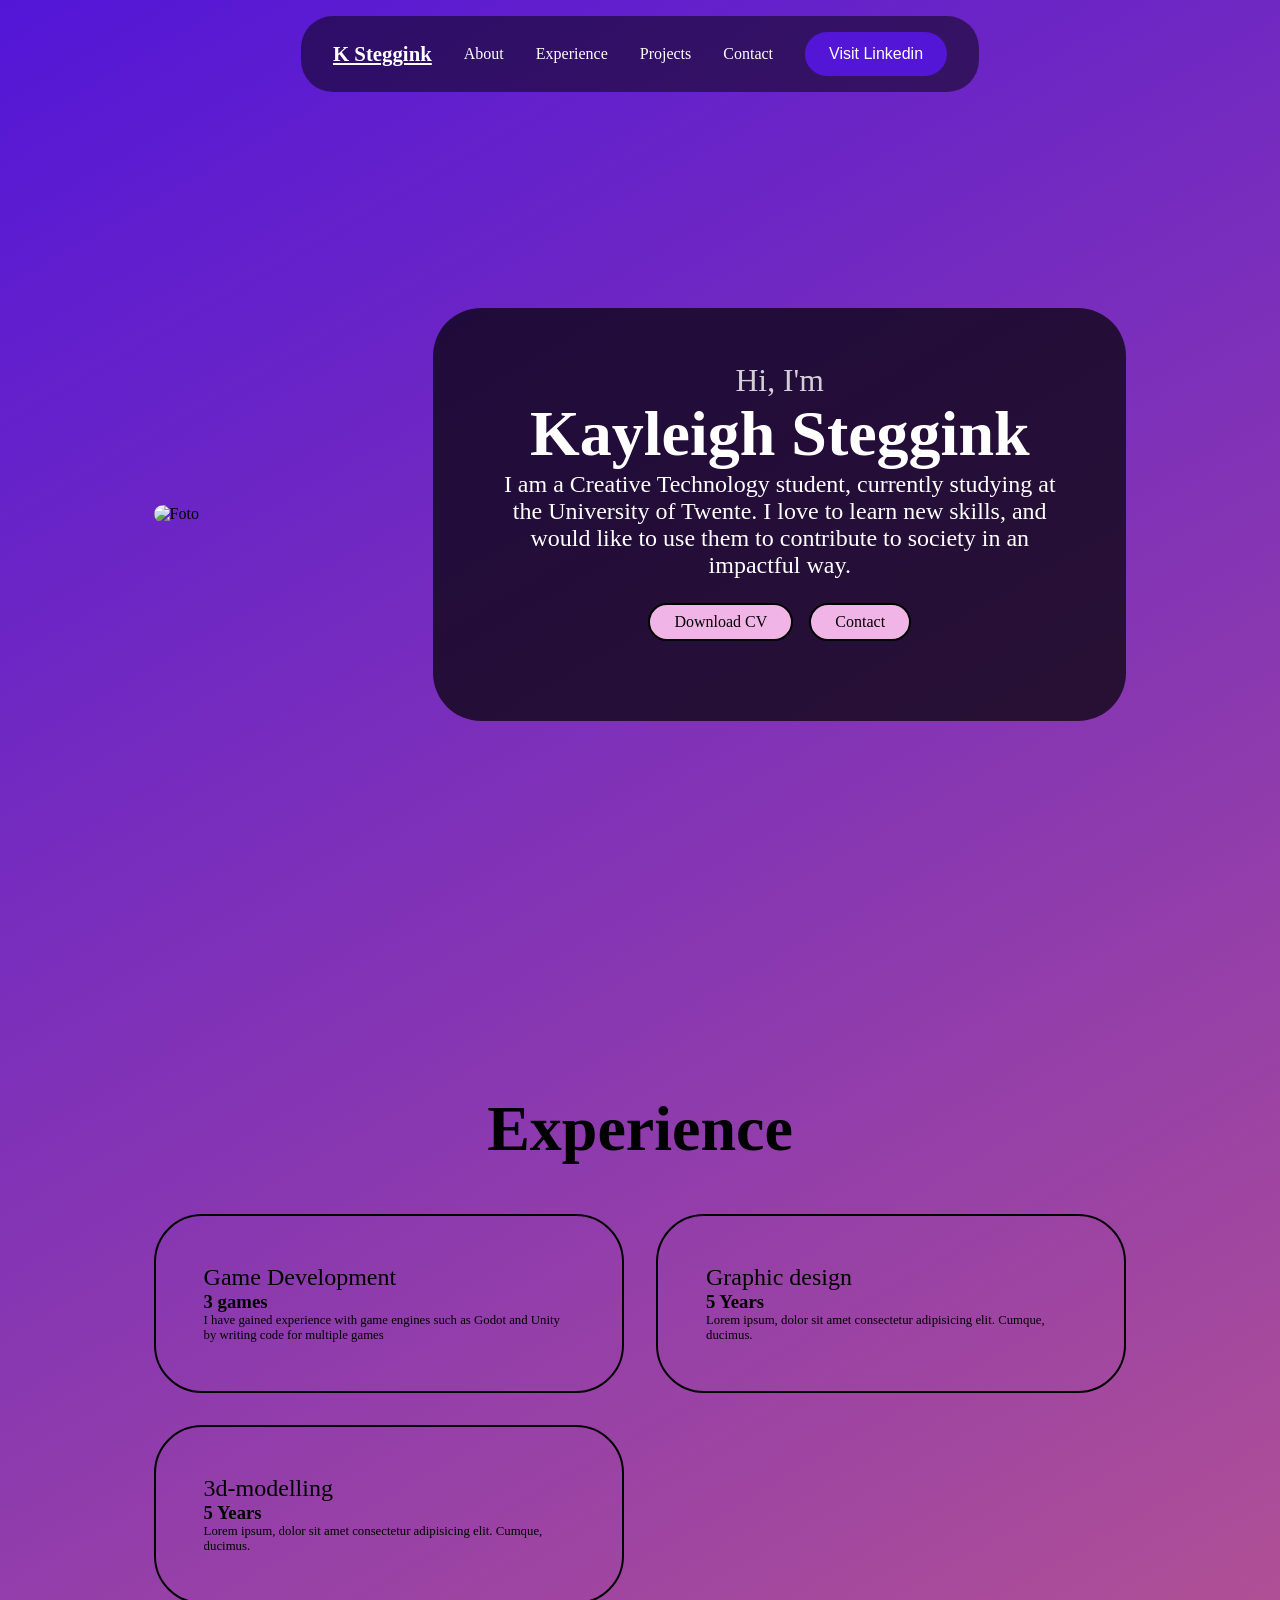
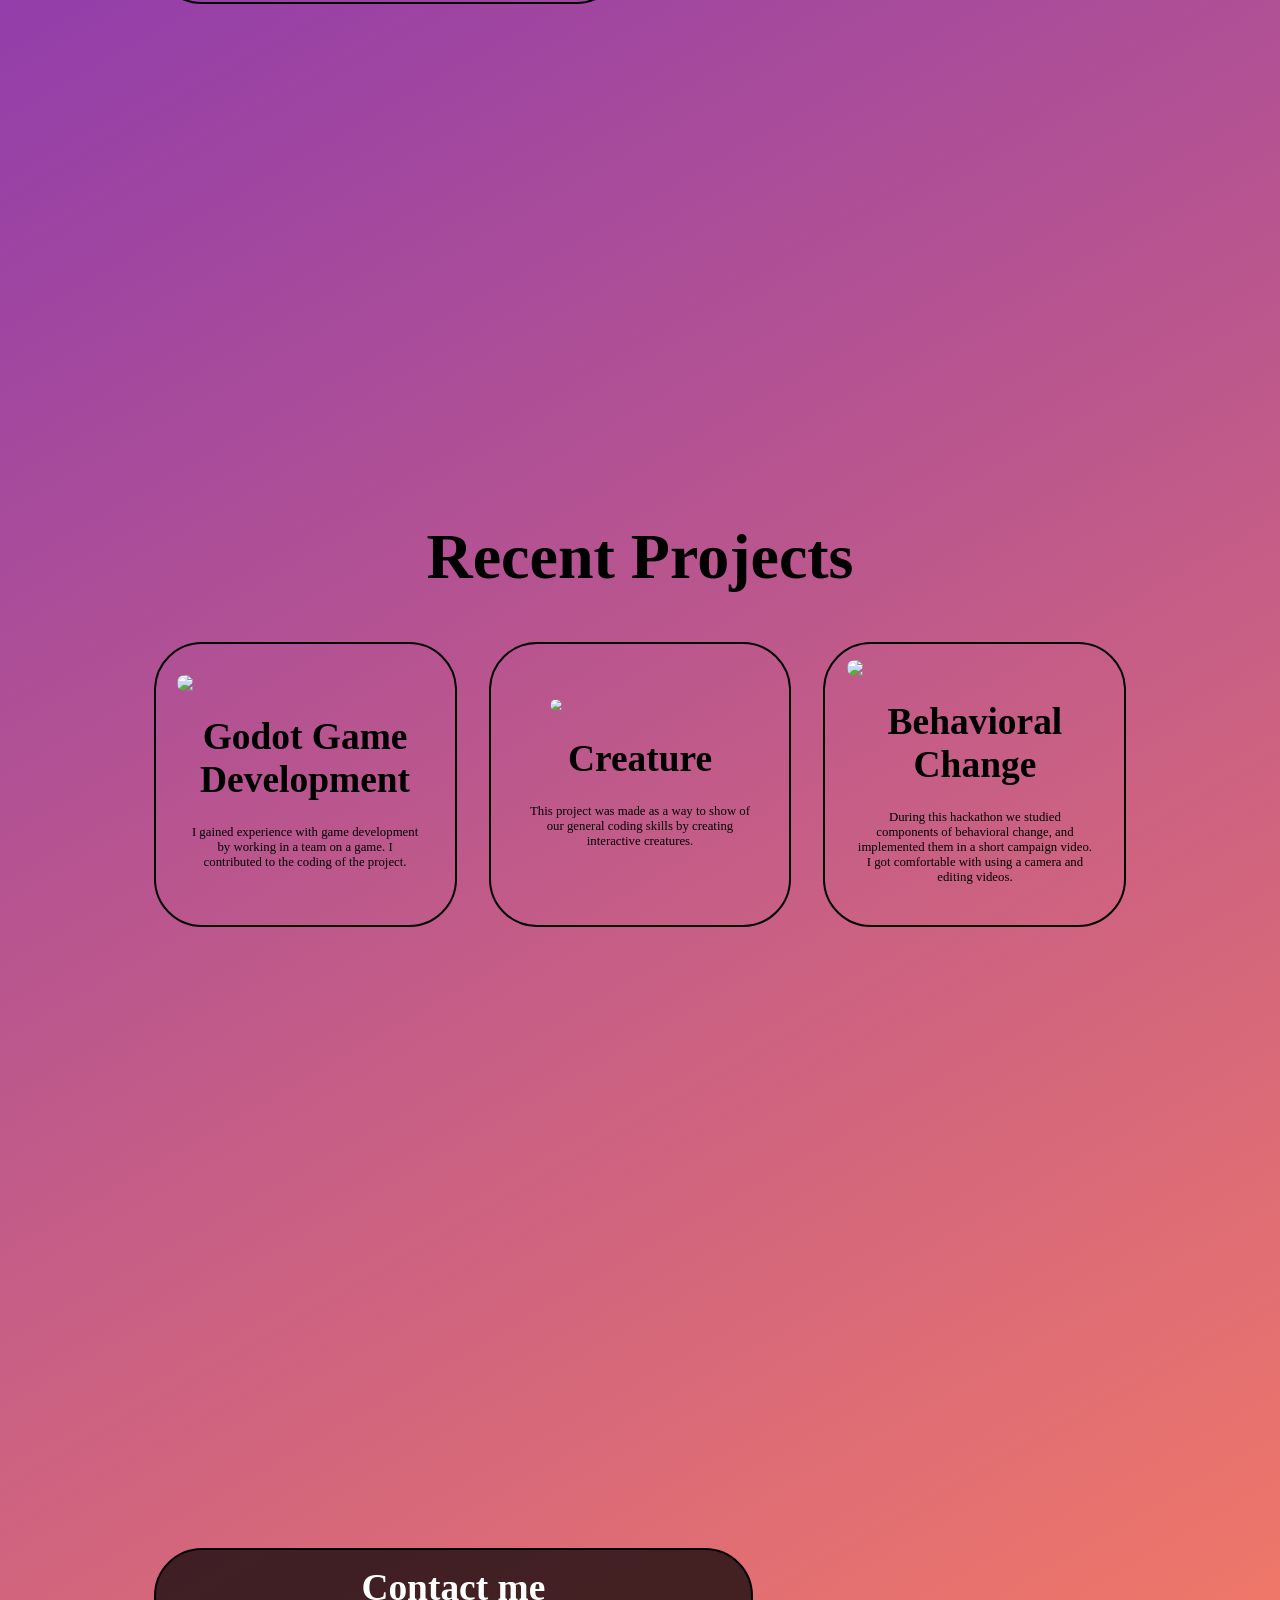
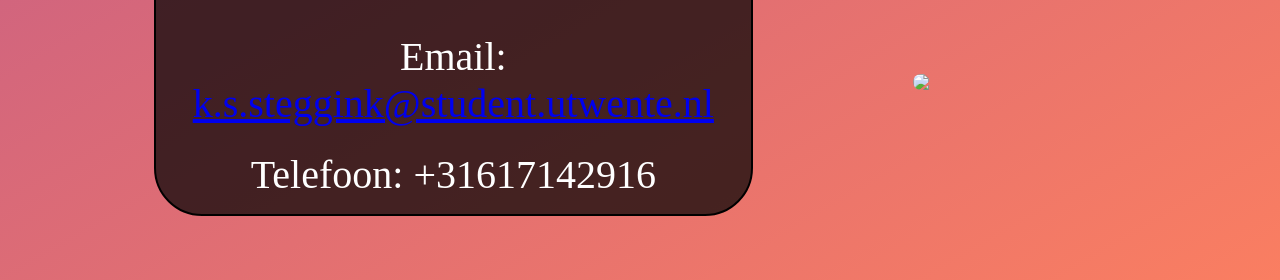
==== Files/index.html @ 232f3cd0 "Photos" ====
<!DOCTYPE html>


<html lang="en">
<head>
    <meta charset="UTF-8">
    <meta name="viewport" content="width=device-width, initial-scale=1.0">
    <title>Portfolio Kayleigh</title>
    <link rel="stylesheet" href="https://cdnjs.cloudflare.com/ajax/libs/font-awesome/7.3.1/css/all.min.css">
    <link rel="stylesheet" href ="style.css">
</head>


<body>
<header class="header">
    <a href = "#" class="logo"><span>K Steggink</span></a>
    <nav>
        <ul class ="nav-links">
            <li><a href="#about">About</a></li>
            <li><a href="#experience">Experience</a></li>
            <li><a href="#projects">Projects</a></li>
            <li><a href="#contact">Contact</a></li>
        </ul>
    </nav> 

    <i class="fa-solid fa-bars" id ="menu-icon"></i>
    <a href="https://www.linkedin.com/in/kayleigh-steggink-43a935385/"><button class="visit-btn">Visit Linkedin</button></a>
</header>

<section id="about" class="about">
    <img src="personalPhoto.jpeg" alt="Foto">
    <div class="about-container">
        <div class="info-box">
            <div class="text">
                <h3 id="greeting">Hi, I'm</h3>
                <h1>Kayleigh Steggink</h1>
                <span>I am a Creative Technology student, currently studying at the University of Twente. I love to learn new skills, and would like to use them to contribute to society in an impactful way. </span>
            </div>

            <div class="btn-group">
                <div class="btn">Download CV</div>
                <div class="btn">Contact</div>
            </div>

            
            <div class="socials">
                <a href="https://www.linkedin.com/in/kayleigh-steggink-43a935385/"><i class="fa-brands fa-square-linkedin" style="color: rgb(240, 180, 230);"></i></a>
            </div>
    </div>
</section>

<section id="experience" class="experience">
    <h2 class="section-title">Experience</h2>
    <div class="experience-info">
        <div class="grid">
            <div class="grid-card">
            <span>Game Development</span>
            <h3>3 games</h3>
            <p>I have gained experience with game engines such as Godot and Unity by writing code for multiple games</p>
            </div>

            <div class="grid-card">
            <span>Graphic design</span>
            <h3>5 Years</h3>
            <p>Lorem ipsum, dolor sit amet consectetur adipisicing elit. Cumque, ducimus.</p>
            </div>

            <div class="grid-card">
            <span>3d-modelling</span>
            <h3>5 Years</h3>
            <p>Lorem ipsum, dolor sit amet consectetur adipisicing elit. Cumque, ducimus.</p>
            </div>
            
        </div>
    </div>
</section>

<section id="projects" class ="projects">
    <h2 class="section-title">Recent Projects</h2>
    <div class="projects-grid">

        <div class="project-card">
            <img src="project-1.png">
            <h3>Godot Game Development</h3>
            <p>I gained experience with game development by working in a team on a game. I contributed to the coding of the project.</p>
            <!-- Hidden for now -->
            <div class="btn-group">
                <div class="btn">Live Demo</div>
                <div class="btn">Github Repo</div>
            </div>
        </div>

        <div class="project-card">
            <img src="project-2.png" id="imgCreature">
            <h3>Creature</h3>
            <p>This project was made as a way to show of our general coding skills by creating interactive creatures. </p>
            <!-- Hidden for now -->
            <div class="btn-group">
                <div class="btn">Live Demo</div>
                <div class="btn">Github Repo</div>
            </div>
        </div>

        <div class="project-card">
            <img src="project-3.jpeg" id="imgProject3">
            <h3>Behavioral Change</h3>
            <p>During this hackathon we studied components of behavioral change, and implemented them in a short campaign video. I got comfortable with using a camera and editing videos.</p>
            <!-- Hidden for now -->
            <div class="btn-group">
                <div class="btn">Live Demo</div>
                <div class="btn">Github Repo</div>
            </div>
        </div>
    </div>
</section>
<section id ="contact" class="contact">
    <div class="contactinfo-container">
        <div class="contact-info">
            <h3>Contact me</h3>
            <p>Email: <a href = "mailto: k.s.steggink@student.utwente.nl">k.s.steggink@student.utwente.nl</a></p>
            <p>Telefoon: +31617142916 </p>
        </div>
        <img src="contact-page-photo.jpeg" id="contact-page-img">
    </div>   
</section>
    <script src="script.js"></script> 
</body>
---- Files/style.css ----
/*Removes weird padding that is automatically put in*/
*{
    margin:0;
    padding:0;
}

p {
    font-size: 1vw;
    top: 1rem;
    left:50%;
}

/* Put the text next to each other */
/* Underline the text when hovered */
header{
    position: fixed;
    top: 1rem;
    left: 50%;
    transform: translateX(-50%);
    display: flex;
    align-items: center;
    justify-content: center;
    gap: 5rem;
    background-color: rgba(0, 0, 0, 0.5);
    color: white;
    padding: 0.5rem 1.5rem;
    border-radius: 2rem;
    z-index: 1000;
}

.logo{
    color:white;
    font-size:1.3rem;
    font-weight: 600;
    text-wrap: nowrap;
    transition: 0.3s ease-in-out;
}

.logo:hover{
    transform: scale(1.1);
}

.nav-links{
    display: flex;
    gap: 2rem;
}

li{
    list-style-type: none;
    
}

li a{
    color: white;
    font-weight: 300;
    position: relative;
    background: transparent;
    text-decoration: none;
}
li a::before{
    position: absolute;
    content: ' ';
    width: 0;
    left: 0;
    height: 5px;
    top: 25px;
    border-radius: 1rem;
    transition: 0.3s ease-in-out;
    background: linaer-gradient(to right, rgb(100, 255, 100))
}
li a::after{
     content: '';
    position: absolute;
    left: 0;
    bottom: -4px;
    width: 0;
    height: 3px;
    background: linear-gradient(to right, #009dff, #ff00ff);
    border-radius: 2px;
    transition: width 0.3s ease;
}
li a:hover:after{
    width: 100%;  
}


.visit-btn{
    padding:0.8rem 1.5rem;
    border-radius: 3rem;
    border: none;
    font-weight: 500;
    font-size: 1rem;
    color: white;
    cursor: pointer;
    text-wrap: nowrap;
    background: #5316d7;
    
}

.visit-btn:hover{
    transform: scale(1.03);
}

body{
    /* Background color website */
    background: linear-gradient(-30deg, #FA7E61, #5316d7);
}

#menu-icon{
    font-size: 2rem;
    display: none;
}

section{
    min-height: 100vh;
    padding: 4rem 12%;
    position: relative;
}

.about{
    display: flex;
    align-items: center;
    justify-content: center;
    gap: 10rem;
}

.about .about-container{
    display: flex;
    align-items: center;
    justify-content: center;
    gap: 10rem;
    
}

.about img{
    width: 25vw;
    border-radius: 10px;
}


.info-box{
    display: flex;
    flex-direction: column;
    text-align: center;
    align-items: center;
    justify-content: center;
    gap: 1.5rem;
    background-color: rgba(0,0,0, 0.7);
    padding: 3.5rem;
    border-radius: 3rem;
}

#greeting{
    scale: 1.1;
}

.info-box h3{
    font-size: 1.8rem;
    font-weight: 500;
    opacity: 0.8;
}
.text{
    color: white;
}

.info-box h1{
    font-size: 4rem;
    font-weight:600;
}

.info-box span{
    background-clip: text;
    font-size: 1.5rem; /*Create Student text*/
}

.btn-group{
    display: flex;
    gap: 1rem;
}

.btn{
    border-radius: 3rem;
    padding: 0.5rem 1.5rem;
    border: 2px solid black;
    cursor: pointer;
    font-weight: 500;
    text-wrap: nowrap;
    transition: 0.2s ease-in-out;
    background-color: rgba(240, 180, 230);
}

.btn:hover{
    background-color: black;
    color:white;
}

.socials{
    display: flex;
    gap: 2rem;
}

.socials i{
    font-size: 2.5rem;
    cursor: pointer;
    transition: 0.2 ease-in-out;
}

.socials i:hover{
    transform: scale(1.1);
}

.section-title{
    text-align: center;
    font-size: 4rem;
    font-weight: 600;
    margin-bottom: 3rem;
}
.experience-info{
    display: flex;
    align-items: center;
    justify-content: center;
    gap: 5rem;
}
.experience img{
    width: 24vw;
    border-radius: 3rem;
}

.grid{
    display: grid;
    grid-template-columns: repeat(2, 1fr);
    gap: 2rem;
}
.grid-card{
    border: 2px solid black;
    border-radius: 3rem;
    padding: 3rem;
    display: flex;
    flex-direction: column;
    align-items: flex-start;
    justify-content: left;
    cursor: pointer;
    transition: 0.2s ease-in-out;
}
.grid-card:hover{
    transform: scale(1.02);
    background-color: black;
    color: white;
}
.grid-card i{
    font-size: 1.5rem;
    margin-bottom: 1rem;
}
.grid-card span{
    font-size: 1.5rem;
    font-weight: 500;
}
::-webkit-scrollbar{
    width: 10px;
}
::-webkit-scrollbar-track{
    background-color: rgb(220, 220, 220)
}
::-webkit-scrollbar-thumb{
    background: rgb(240, 180, 230);

}
.projects-grid{
    display: grid;
    grid-template-columns: repeat(auto-fit, minmax(300px, 1fr));
    gap: 2rem;
}
.project-card{
    padding: 1rem 2rem;
    display: flex;
    flex-direction: column;
    align-items: center;
    justify-content: center;
    text-align: center;
    gap: 1.5rem;
    border: 2px solid black;
    border-radius: 3rem;
    cursor: pointer;
    transition: 0.3s ease-in-out;
    font-size: 2rem;
    font-weight: 500;
}

.project-card:hover{
    background-color: black;
    color: white;
    transform: translateY(-10px)scale(1.02);
}
.project-card img{
    width: 20vw;
    border-radius: 1rem;
}
/* DISPLAYS BUTTONS FOR GITHUB AND DEMOS, CAN BE DISPLAYED LATER IF WISHED */
.project-card .btn{
    display: none;
}
.project-card:hover .btn{
    border: 2px solid white;
    color: white;
}
.project-card:hover .btn:hover{
    border: 2px solid white;
    background-color: white;
    color: black;
}
#imgCreature{
    transform: scale(0.7);
}
.contact{
    min-height: fit-content;
}
.contact-info{
    padding: 1rem 2rem;
    display: flex;
    flex-direction: column;
    align-items: center;
    justify-content: center;
    text-align: center;
    gap: 1.5rem;
    border: 2px solid black;
    border-radius: 3rem;
    transition: 0.3s ease-in-out;
    font-size: 2rem;
    font-weight: 500;
    background-color: rgb(0,0,0,0.7);
    color: white;
}
.contactinfo-container{
    gap: 10rem;
    display: flex;
    align-items: center;

}

#contact-page-img{
    width: 20vw;
    border-radius: 10px;
}
.contact-info p{
    font-size: 2.5rem;
}

@media(max-width:1280px){
    header{
        padding: 1rem 2rem;
        gap: 2rem;
    }
    .about .about-container{
        gap: 3rem;
    }
    .experience-info{
        flex-direction: column; 
    }
    .input-box input{
        padding: 2rem 5rem;
        font-size: 2.5rem;
    }
    .input input::placeholder{
        font-size: 2.5rem;
    }
    .input-box i{
        font-size: 2.5rem;
    }
}

@media(max-width:768px){
    header{
        gap: 1rem;
        padding: 1rem 1rem;
    }
    header.logo{
        font-size: 1rem;
    }
    header .visit-btn{
        display: none;
    }
    .input-box input::placeholder{
        font-size: 1.5rem;
    }
    .input-box i{
        display: none;
    }
    .grid{
        grid-template-columns: repeat(1,1fr);
    }
    .experience-info img{
        width: 70vw;
    }
    .contactinfo-container{
        flex-direction: column-reverse;
        gap: 6rem;
    }
    #contact-page-img{
        transform: scale(2.0);
    }
}

@media(max-width:600px){
    header #menu-icon{
        display: block;
    }
    .nav-links{
        position: absolute;
        top: 100%;
        margin-top: 1rem;
        width: 100%;
        padding: 1rem;
        color: white;
        display: flex;
        flex-direction: column;
        text-align: center;
        background: rgba(0,0,0,0.9);
        border-radius: 2rem;
        display: none;
        transform: translateX(-50%);
    }
    .nav-links li{
        margin-top: 1.5rem;
        padding: 1rem;
    }
    .nav-links.active{
        display:block;
    }
    header{
        padding: 1rem 5rem;
        gap: 1rem;
    }
    header .logo{
       font-size: 1.5; 
    }
    .about-container img{
        width: 80vw;
    }
    .about{
        flex-direction: column-reverse;
        margin-top: 20vw;
    }
    .input-box input{
        padding: 0.5 rem 3rem;  
        width: 80%;
        font-size: 1.5rem;
    }
    .input-box input::placeholder{
        font-size: 1.5rem;
    }
    .about img{
        transform: scale(2);
    }
    .contact-info p{
        font-size: 1.5rem;
    }  
    .contactinfo-container{
        flex-direction: column-reverse;
        gap: 5.5rem;
    }
    #contact-page-img{
        transform: scale(2.0);
    }
}
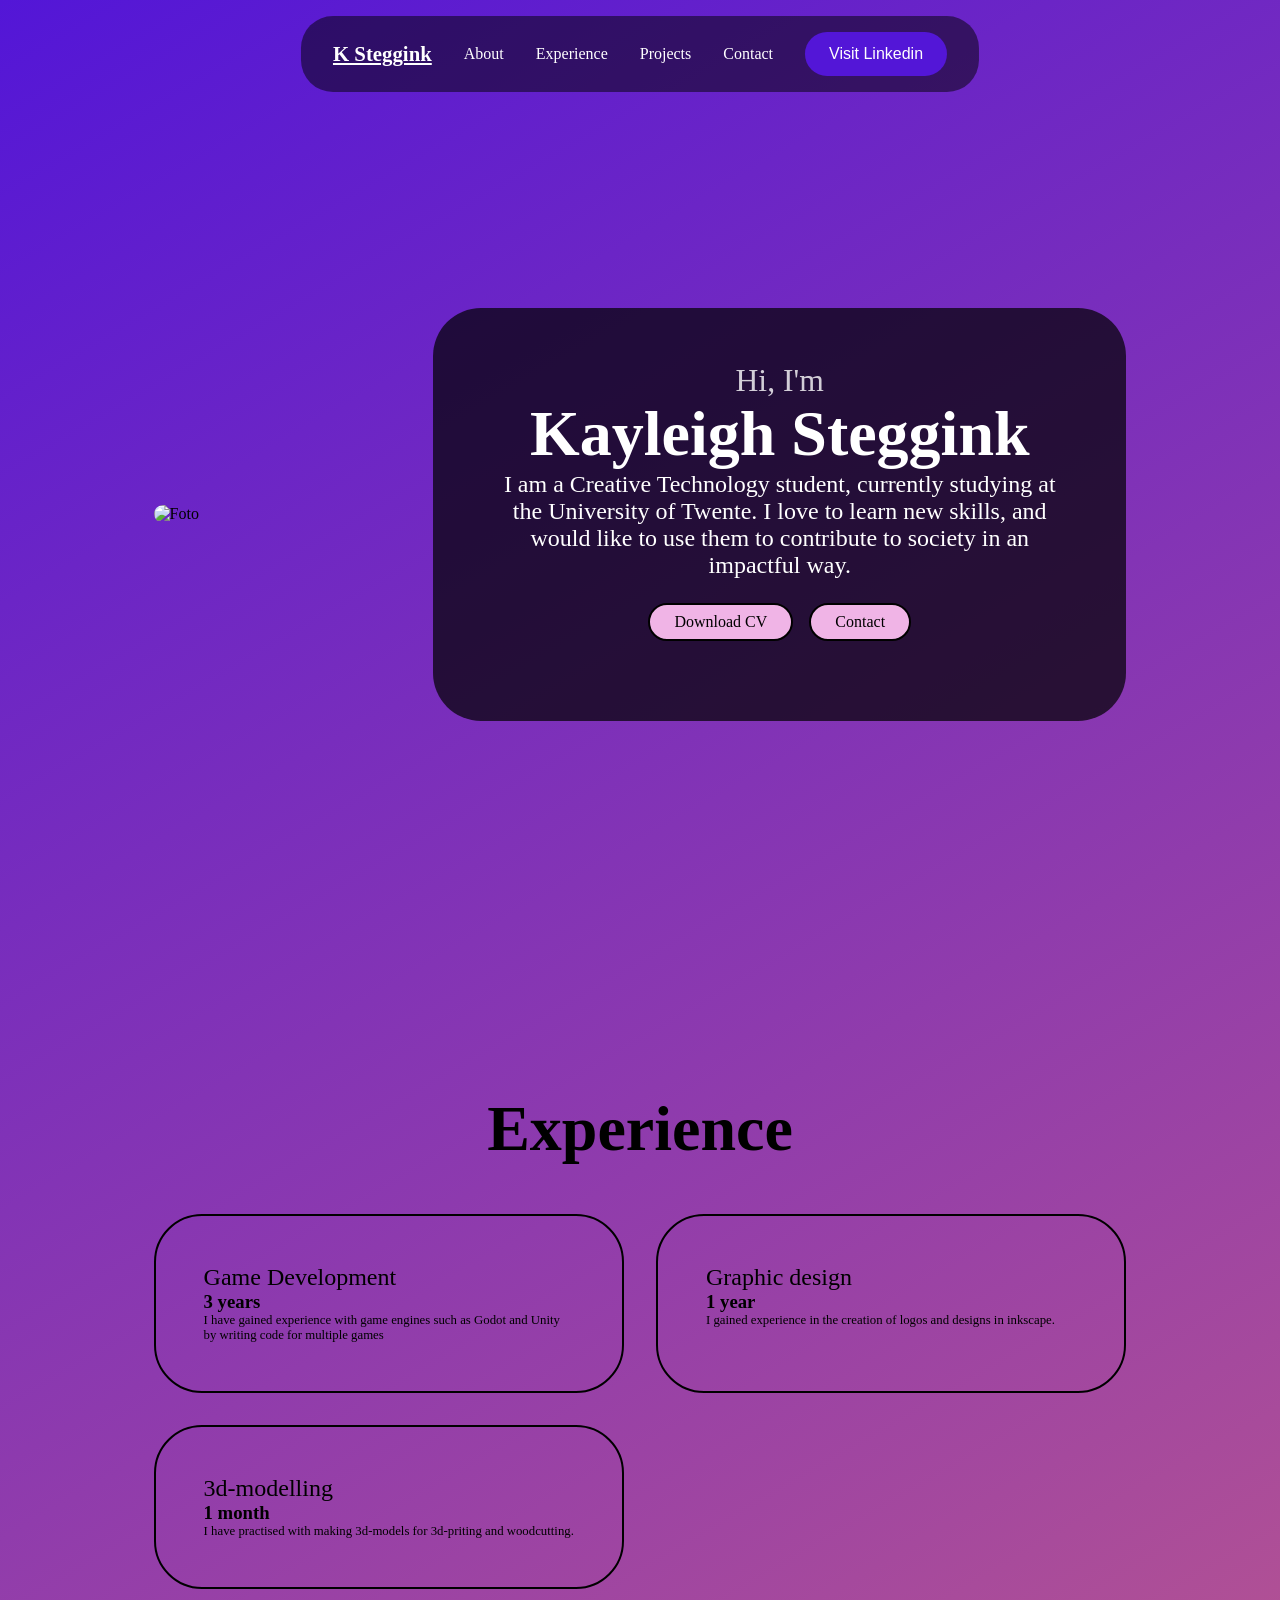
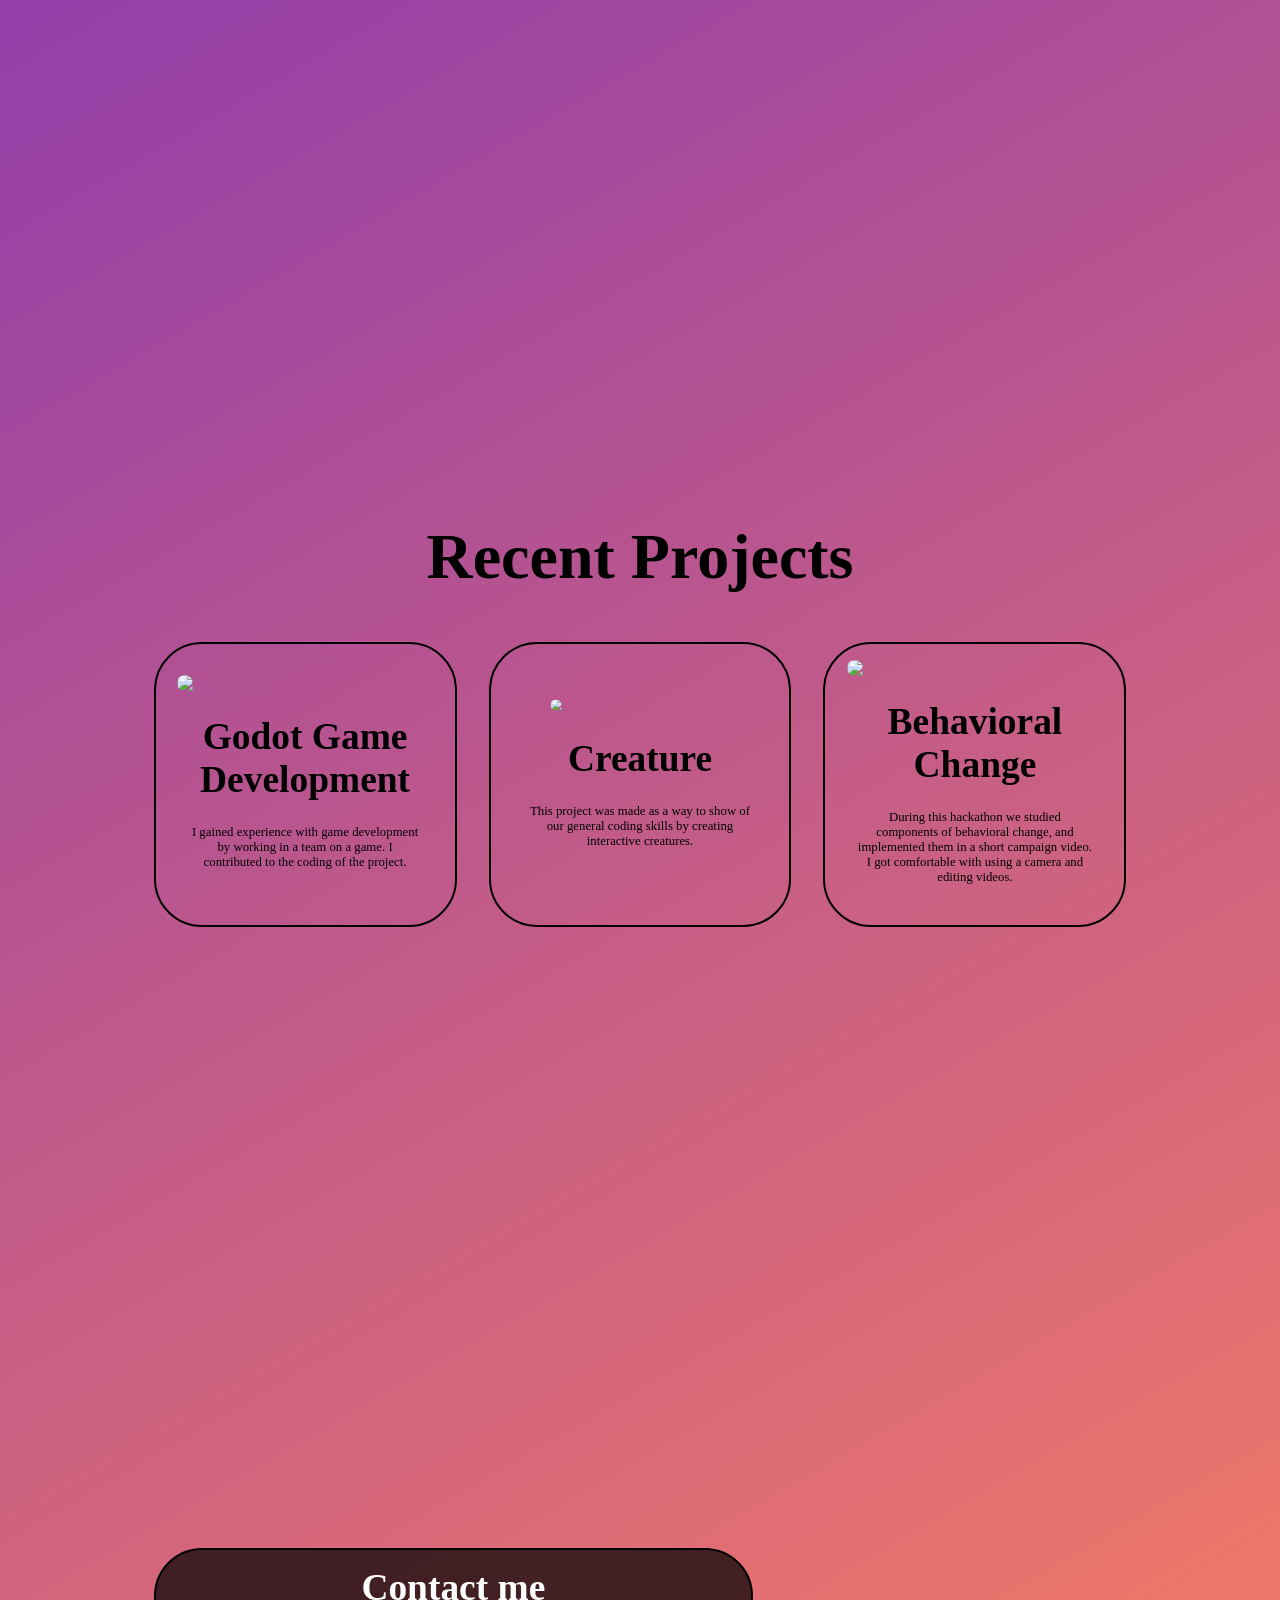
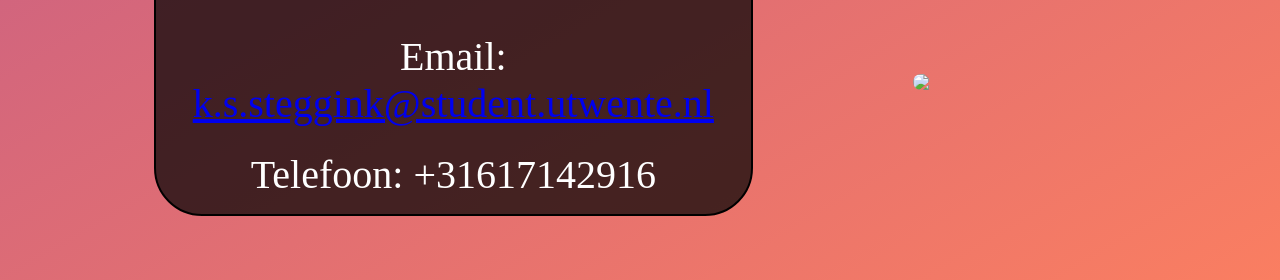
==== commit 97a66672: "Delete lorum ipsum --> Get text" ====
--- a/Files/index.html
+++ b/Files/index.html
@@ -28,7 +28,7 @@
 </header>
 
 <section id="about" class="about">
-    <img src="personalPhoto.jpeg" alt="Foto">
+    <img src="Pictures/personalPhoto.jpeg" alt="Foto">
     <div class="about-container">
         <div class="info-box">
             <div class="text">
@@ -55,20 +55,20 @@
         <div class="grid">
             <div class="grid-card">
             <span>Game Development</span>
-            <h3>3 games</h3>
+            <h3>3 years</h3>
             <p>I have gained experience with game engines such as Godot and Unity by writing code for multiple games</p>
             </div>
 
             <div class="grid-card">
             <span>Graphic design</span>
-            <h3>5 Years</h3>
-            <p>Lorem ipsum, dolor sit amet consectetur adipisicing elit. Cumque, ducimus.</p>
+            <h3>1 year</h3>
+            <p>I gained experience in the creation of logos and designs in inkscape.</p>
             </div>
 
             <div class="grid-card">
             <span>3d-modelling</span>
-            <h3>5 Years</h3>
-            <p>Lorem ipsum, dolor sit amet consectetur adipisicing elit. Cumque, ducimus.</p>
+            <h3>1 month</h3>
+            <p>I have practised with making 3d-models for 3d-priting and woodcutting.</p>
             </div>
             
         </div>
@@ -80,7 +80,7 @@
     <div class="projects-grid">
 
         <div class="project-card">
-            <img src="project-1.png">
+            <img src="Pictures/project-1.png">
             <h3>Godot Game Development</h3>
             <p>I gained experience with game development by working in a team on a game. I contributed to the coding of the project.</p>
             <!-- Hidden for now -->
@@ -91,7 +91,7 @@
         </div>
 
         <div class="project-card">
-            <img src="project-2.png" id="imgCreature">
+            <img src="Pictures/project-2.png" id="imgCreature">
             <h3>Creature</h3>
             <p>This project was made as a way to show of our general coding skills by creating interactive creatures. </p>
             <!-- Hidden for now -->
@@ -102,7 +102,7 @@
         </div>
 
         <div class="project-card">
-            <img src="project-3.jpeg" id="imgProject3">
+            <img src="Pictures/project-3.jpeg" id="imgProject3">
             <h3>Behavioral Change</h3>
             <p>During this hackathon we studied components of behavioral change, and implemented them in a short campaign video. I got comfortable with using a camera and editing videos.</p>
             <!-- Hidden for now -->
@@ -120,7 +120,7 @@
             <p>Email: <a href = "mailto: k.s.steggink@student.utwente.nl">k.s.steggink@student.utwente.nl</a></p>
             <p>Telefoon: +31617142916 </p>
         </div>
-        <img src="contact-page-photo.jpeg" id="contact-page-img">
+        <img src="Pictures/contact-page-photo.jpeg" id="contact-page-img">
     </div>   
 </section>
     <script src="script.js"></script> 
--- a/Files/style.css
+++ b/Files/style.css
@@ -460,5 +460,5 @@
     }
     #contact-page-img{
         transform: scale(2.0);
-    }
-}
+    } 
+}
